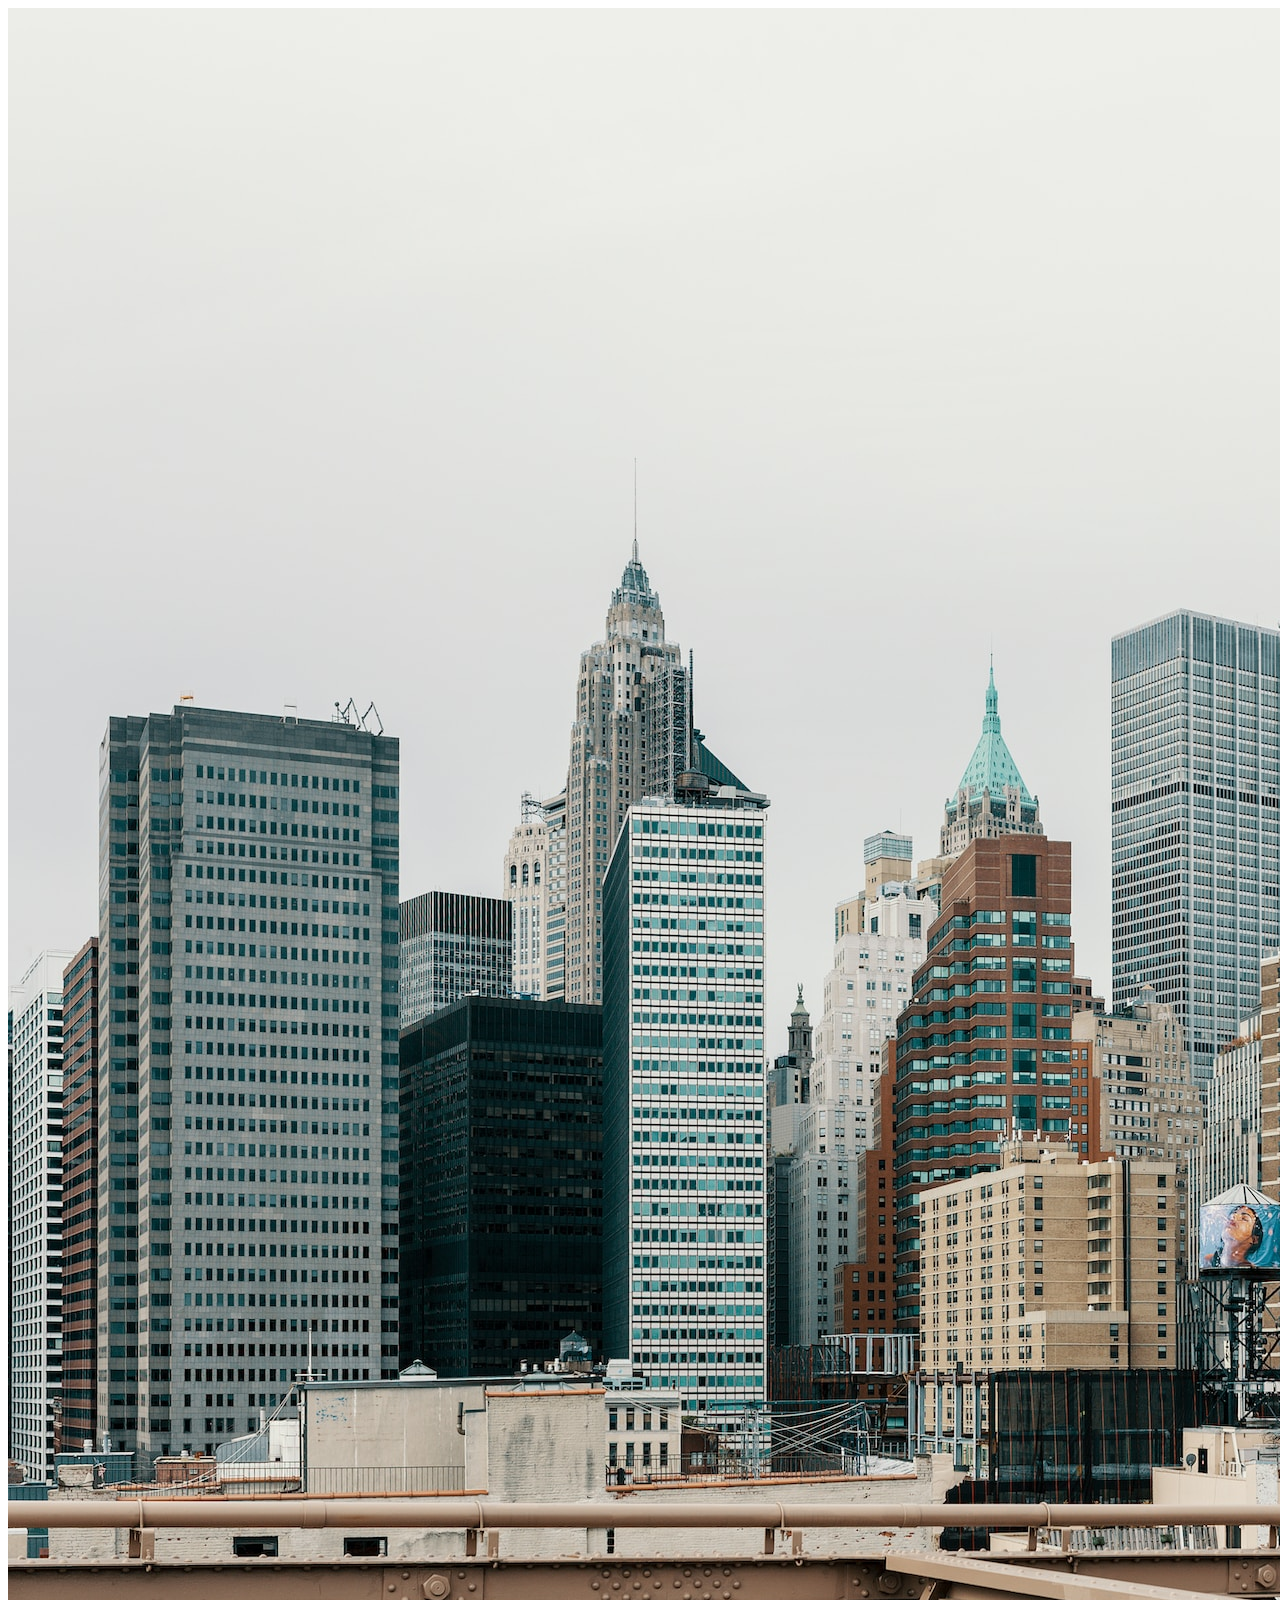
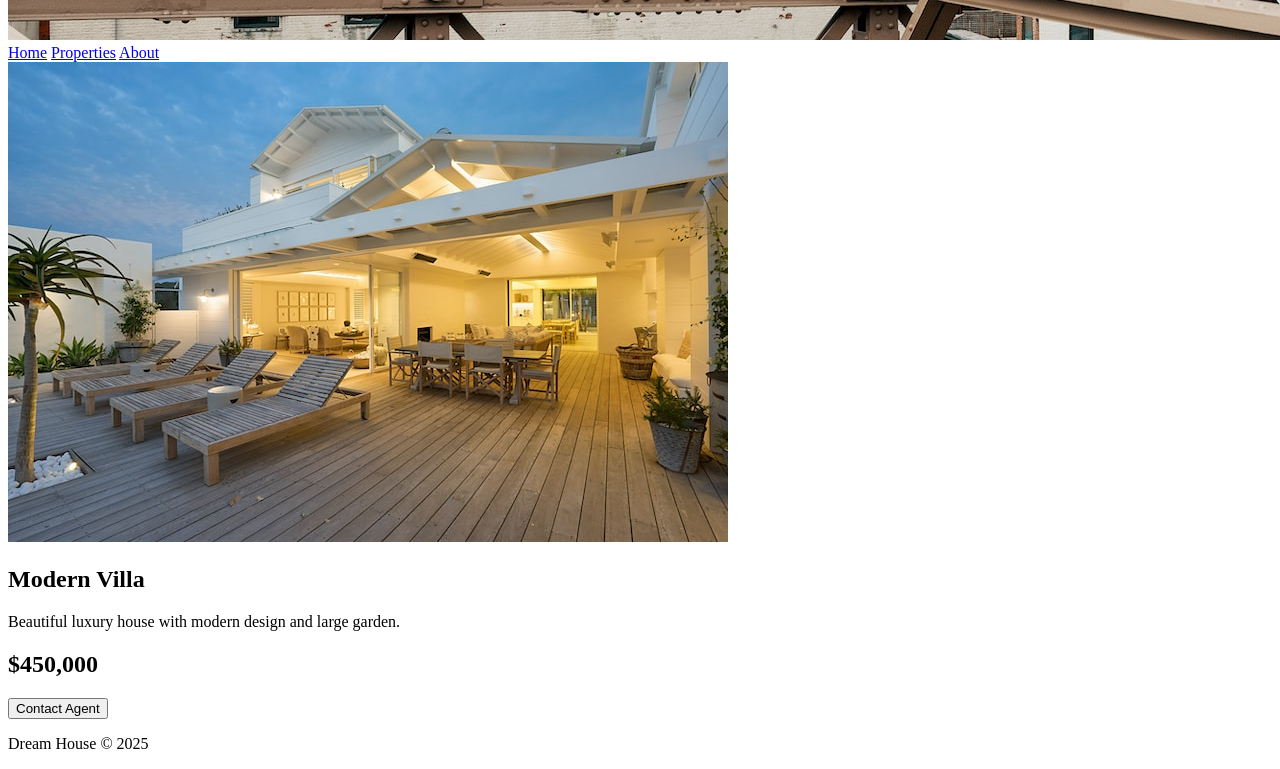
==== second.html @ b30e01f0 "second.html" ====
<!DOCTYPE html>
<html lang="en">
<head>
    <meta charset="UTF-8">
    <meta name="viewport" content="width=device-width, initial-scale=1.0">
     <link rel="stylesheet" href="css/style.css">

    <link href="https://fonts.googleapis.com/css2?family=Poppins:wght@300;400;500;600;700&display=swap" rel="stylesheet">

    <title>Property Details</title>

</head>
<body>
     <header class="header">

        <a href="index.html">
            <img src="city.jpg" alt="logo">
        </a>

        <nav>
            <a href="index.html">Home</a>
            <a href="#">Properties</a>
            <a href="#">About</a>
        </nav>

    </header>

    <section class="details">

        <div class="details-image">
            <img src="second.jpg" alt="house">
        </div>

        <div class="details-content">

            <h1>Modern Villa</h1>

            <p>
                Beautiful luxury house with modern design and large garden.
            </p>

            <h2>$450,000</h2>

            <button>Contact Agent</button>

        </div>

    </section>

    <footer>
        <p>Dream House © 2025</p>
    </footer>

</body>
</html>
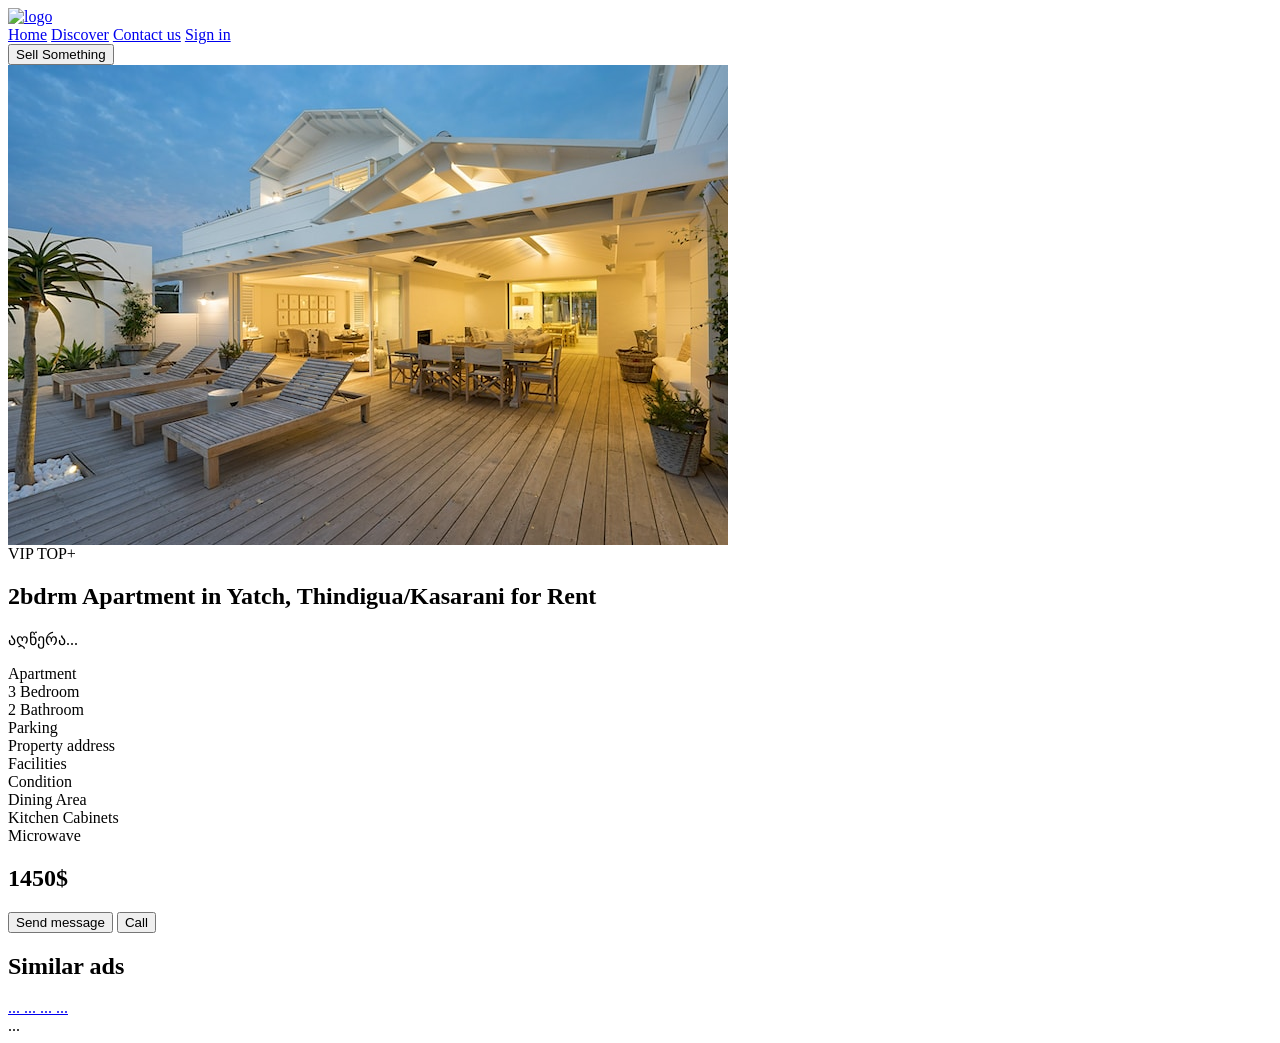
==== commit 00b14162: "second html" ====
--- a/second.html
+++ b/second.html
@@ -1,54 +1,117 @@
-<!DOCTYPE html>
 <html lang="en">
 <head>
     <meta charset="UTF-8">
     <meta name="viewport" content="width=device-width, initial-scale=1.0">
-     <link rel="stylesheet" href="css/style.css">
-
-    <link href="https://fonts.googleapis.com/css2?family=Poppins:wght@300;400;500;600;700&display=swap" rel="stylesheet">
-
-    <title>Property Details</title>
-
+    <title>Document</title>
 </head>
 <body>
-     <header class="header">
-
+    
+    <header>
         <a href="index.html">
-            <img src="city.jpg" alt="logo">
+            <img src="logo.png" alt="logo">
         </a>
 
         <nav>
-            <a href="index.html">Home</a>
-            <a href="#">Properties</a>
-            <a href="#">About</a>
+            <a href="#">Home</a>
+            <a href="#">Discover</a>
+            <a href="#">Contact us</a>
+            <a href="#">Sign in</a>
         </nav>
 
+        <button>Sell Something</button>
     </header>
 
-    <section class="details">
+    <section class="property-details">
 
-        <div class="details-image">
+        
+        <div class="property-image">
             <img src="second.jpg" alt="house">
         </div>
 
-        <div class="details-content">
+        
+        <div class="property-info">
 
-            <h1>Modern Villa</h1>
+            <span>VIP TOP+</span>
+
+            <h1>
+                2bdrm Apartment in Yatch,
+                Thindigua/Kasarani for Rent
+            </h1>
 
             <p>
-                Beautiful luxury house with modern design and large garden.
+                აღწერა...
             </p>
 
-            <h2>$450,000</h2>
+           
+            <div class="features">
 
-            <button>Contact Agent</button>
+                <div>Apartment</div>
+                <div>3 Bedroom</div>
+                <div>2 Bathroom</div>
+                <div>Parking</div>
+
+            </div>
+
+            
+            <div class="details-grid">
+
+                <div>Property address</div>
+                <div>Facilities</div>
+
+                <div>Condition</div>
+                <div>Dining Area</div>
+
+                <div>Kitchen Cabinets</div>
+                <div>Microwave</div>
+
+            </div>
+
+           
+            <div class="price-section">
+
+                <h2>1450$</h2>
+
+                <div>
+                    <button>Send message</button>
+                    <button>Call</button>
+                </div>
+
+            </div>
 
         </div>
 
     </section>
 
+    
+    <section class="similar-ads">
+
+        <h2>Similar ads</h2>
+
+        <div class="cards">
+
+            <a href="second.html" class="card">
+                ...
+            </a>
+
+            <a href="second.html" class="card">
+                ...
+            </a>
+
+            <a href="second.html" class="card">
+                ...
+            </a>
+
+            <a href="second.html" class="card">
+                ...
+            </a>
+
+        </div>
+
+    </section>
+
+    
     <footer>
-        <p>Dream House © 2025</p>
+        ...
     </footer>
 
 </body>
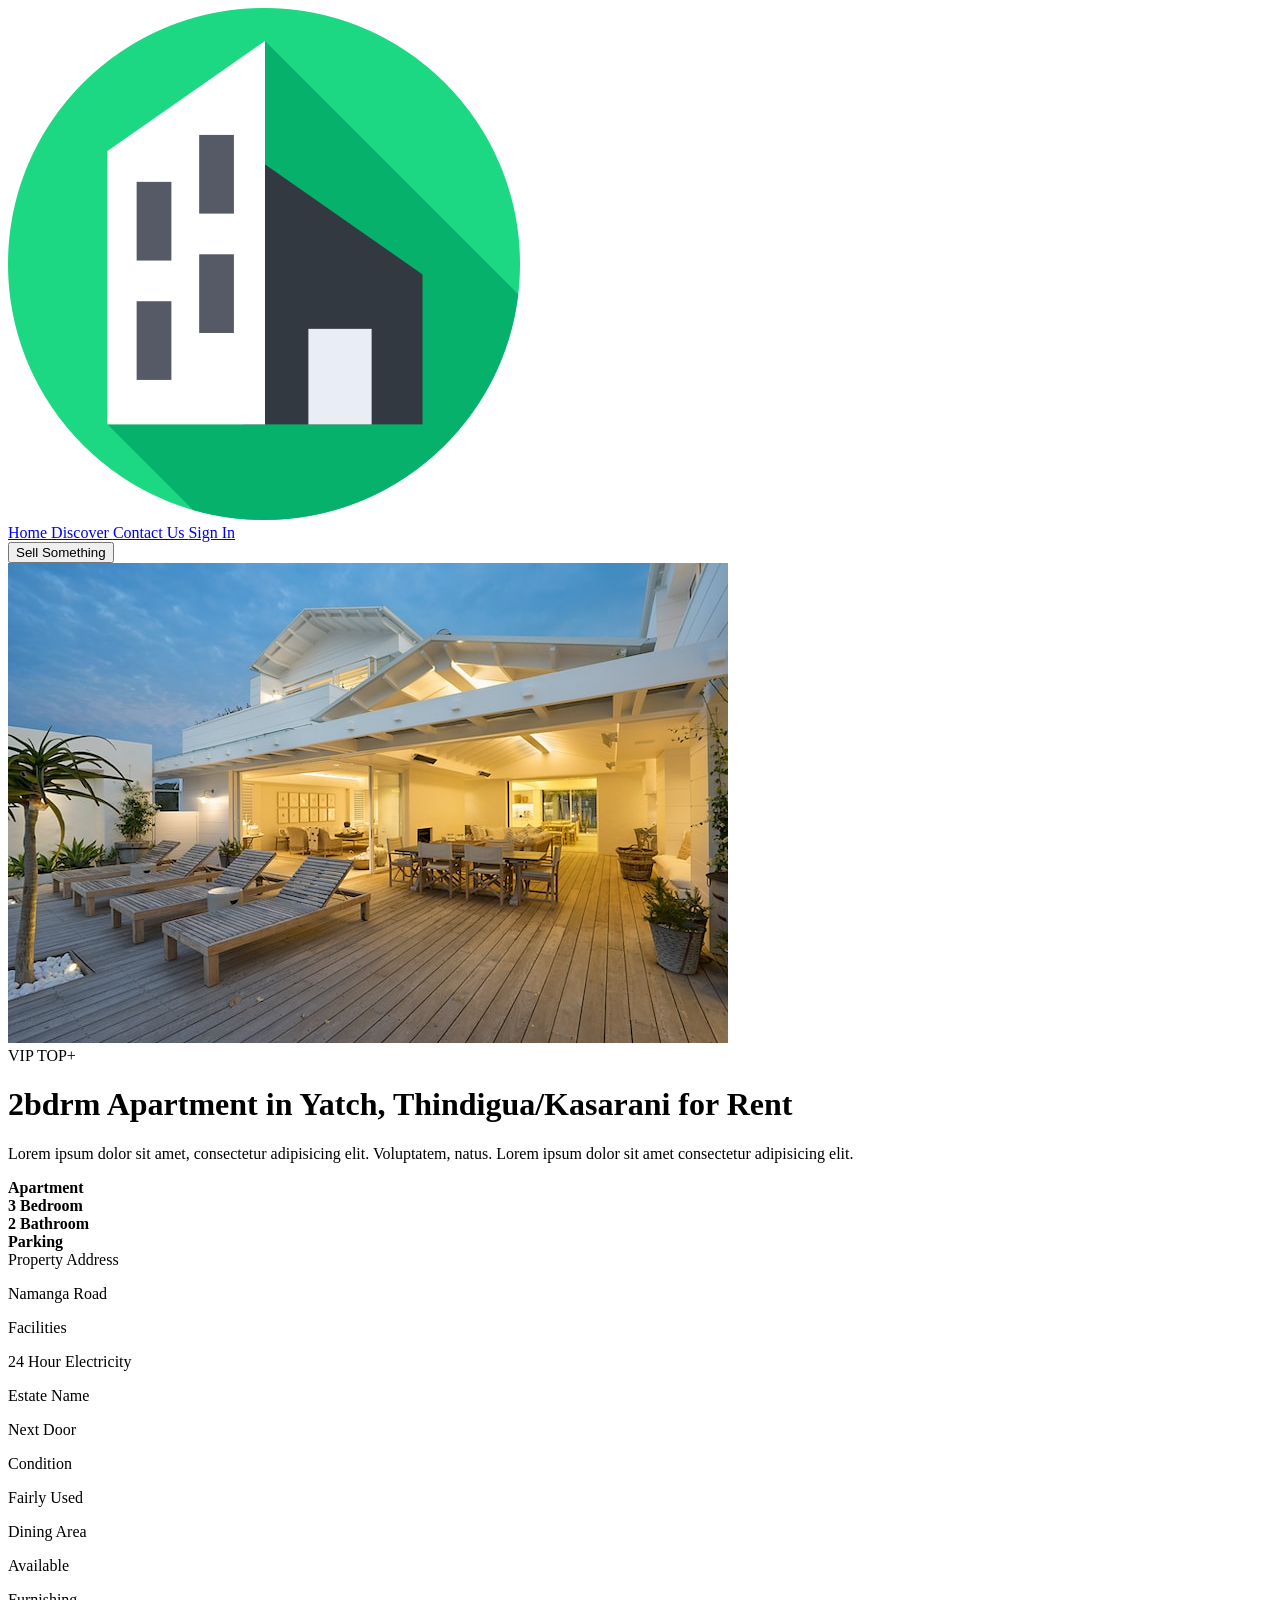
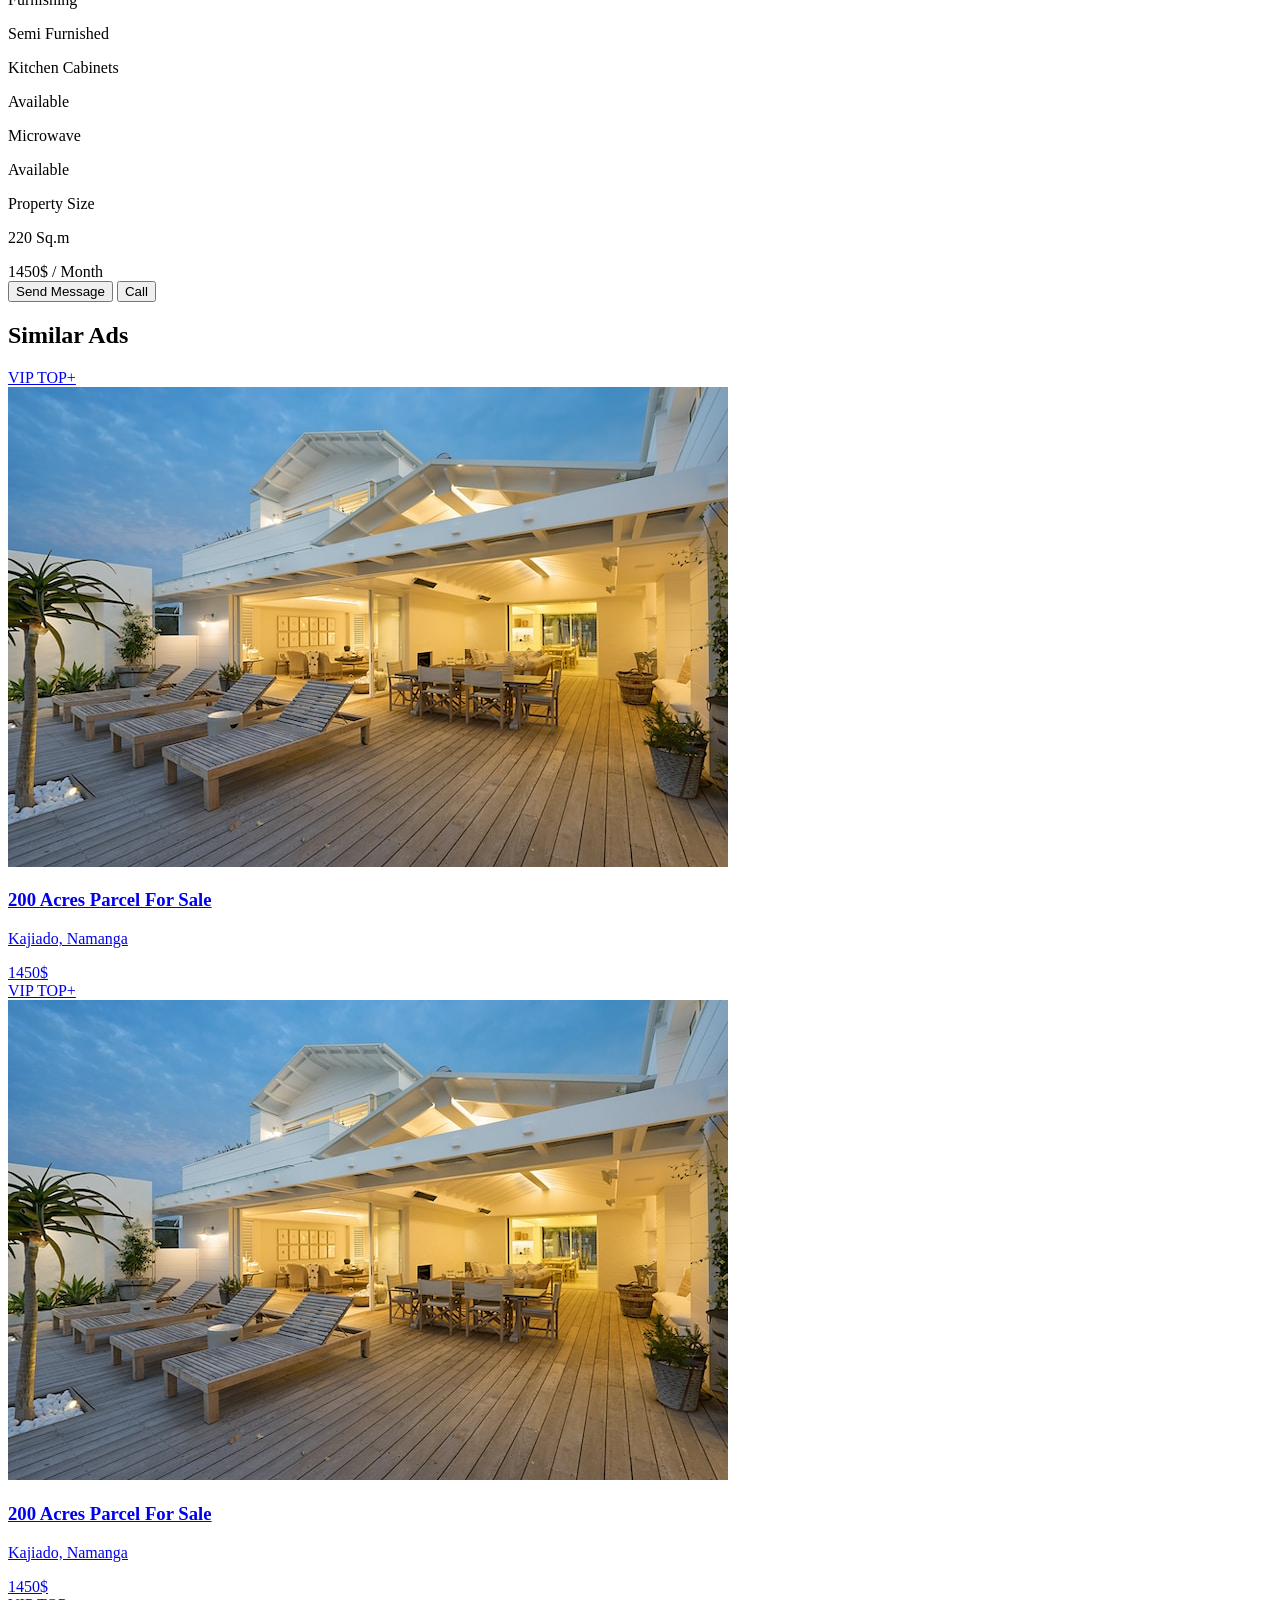
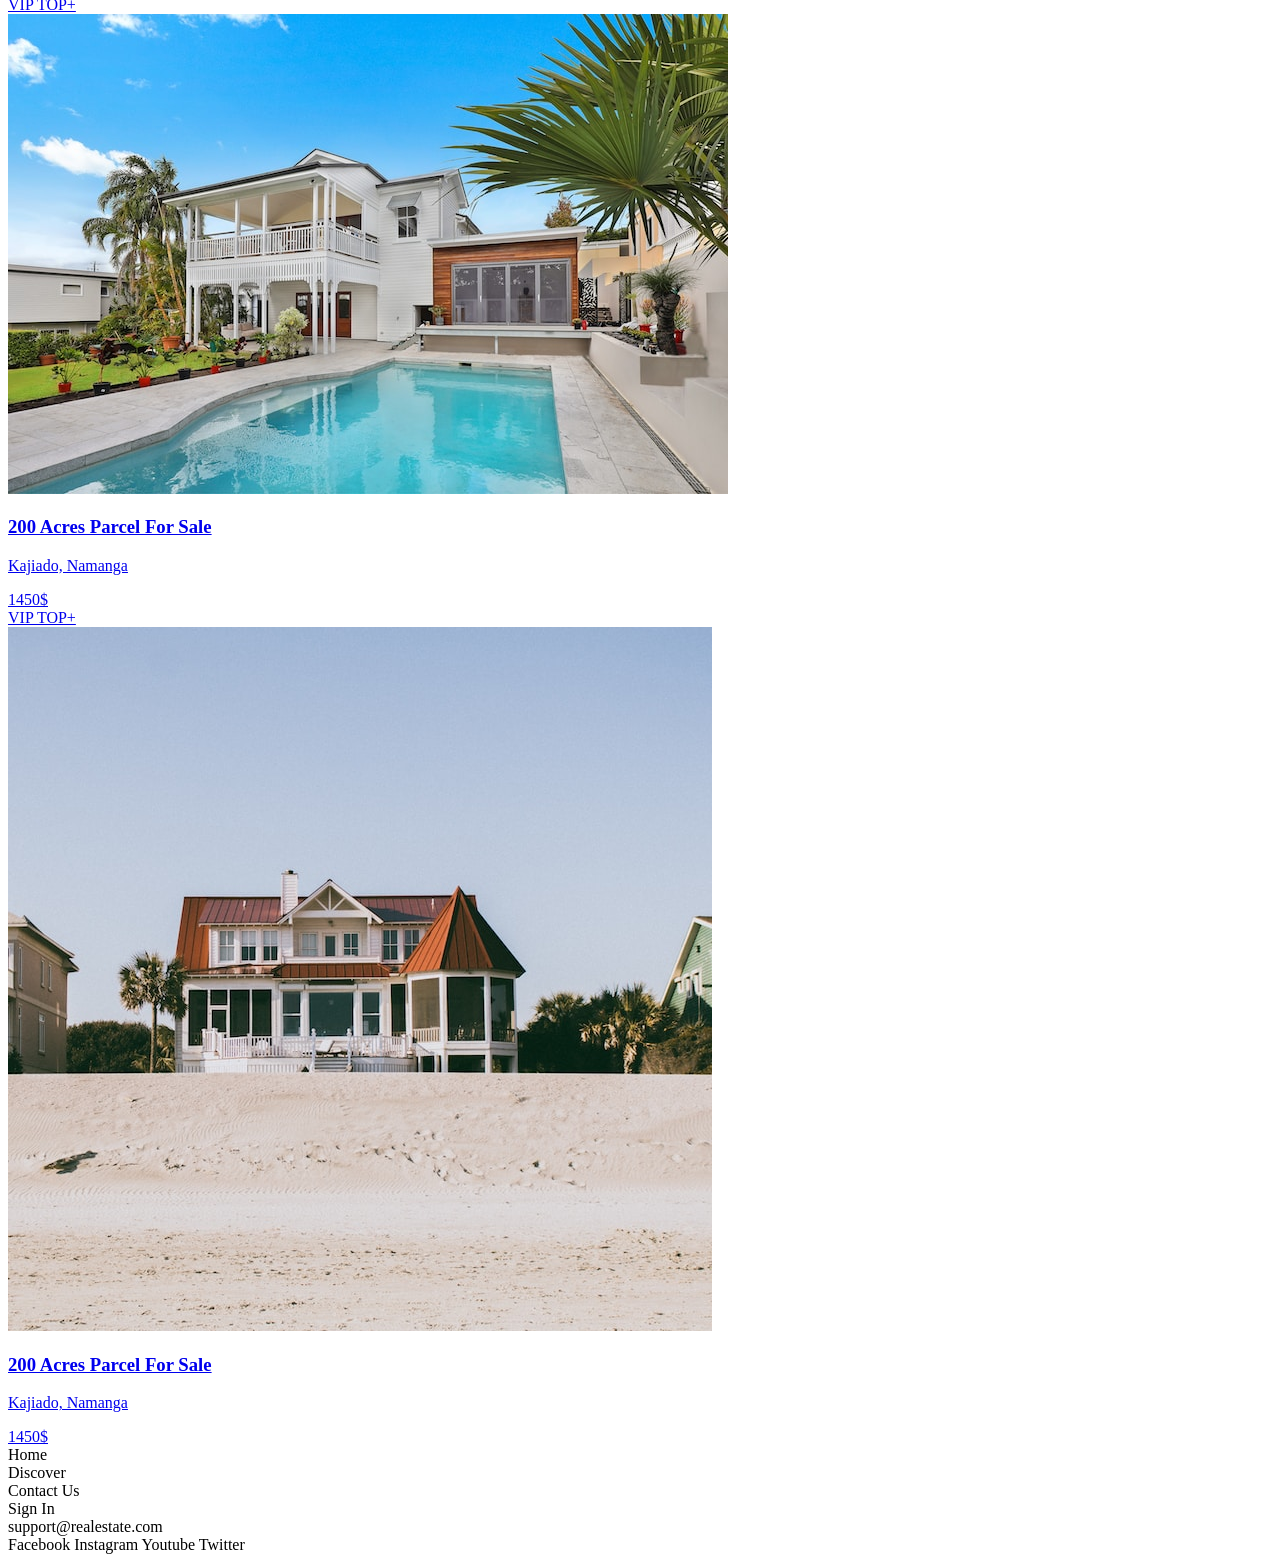
==== commit 5aba4f3b: "second1" ====
--- a/second.html
+++ b/second.html
@@ -1,117 +1,362 @@
+<!DOCTYPE html>
 <html lang="en">
 <head>
     <meta charset="UTF-8">
-    <meta name="viewport" content="width=device-width, initial-scale=1.0">
-    <title>Document</title>
+
+    <meta
+        name="viewport"
+        content="width=device-width, initial-scale=1.0"
+    >
+
+    <title>Property Details</title>
+
+    <meta
+        name="description"
+        content="Property Details"
+    >
+
+    <meta property="og:title" content="Property Details">
+
+    <meta
+        property="og:description"
+        content="Luxury Apartment For Rent"
+    >
+
+    <link rel="preconnect" href="https://fonts.googleapis.com">
+
+    <link rel="preconnect"
+          href="https://fonts.gstatic.com"
+          crossorigin>
+
+    <link
+        href="https://fonts.googleapis.com/css2?family=Poppins:wght@300;400;500;600;700&display=swap"
+        rel="stylesheet"
+    >
+
+    <link rel="stylesheet" href="css/style.css">
 </head>
 <body>
-    
-    <header>
-        <a href="index.html">
-            <img src="logo.png" alt="logo">
+
+
+    <header class="header">
+
+        <a href="index.html" class="logo">
+            <img src="logo.png" alt="Logo">
         </a>
 
-        <nav>
-            <a href="#">Home</a>
-            <a href="#">Discover</a>
-            <a href="#">Contact us</a>
-            <a href="#">Sign in</a>
+        <nav class="nav">
+
+            <a href="index.html" class="active">
+                Home
+            </a>
+
+            <a href="#">
+                Discover
+            </a>
+
+            <a href="#">
+                Contact Us
+            </a>
+
+            <a href="#">
+                Sign In
+            </a>
+
         </nav>
 
-        <button>Sell Something</button>
+        <button class="sell-btn">
+            Sell Something
+        </button>
+
     </header>
 
-    <section class="property-details">
-
-        
+
+    <main class="details-container">
+
+      
+
         <div class="property-image">
-            <img src="second.jpg" alt="house">
-        </div>
-
-        
-        <div class="property-info">
-
-            <span>VIP TOP+</span>
+
+            <img
+                src="second.jpg"
+                alt="Property"
+            >
+
+        </div>
+
+        <!-- RIGHT CONTENT -->
+
+        <div class="property-content">
+
+            <span class="vip-badge">
+                VIP TOP+
+            </span>
 
             <h1>
                 2bdrm Apartment in Yatch,
                 Thindigua/Kasarani for Rent
             </h1>
 
-            <p>
-                აღწერა...
+            <p class="description">
+
+                Lorem ipsum dolor sit amet,
+                consectetur adipisicing elit.
+                Voluptatem, natus. Lorem ipsum
+                dolor sit amet consectetur
+                adipisicing elit.
+
             </p>
 
-           
-            <div class="features">
-
-                <div>Apartment</div>
-                <div>3 Bedroom</div>
-                <div>2 Bathroom</div>
-                <div>Parking</div>
+            <!-- FEATURES -->
+
+            <div class="property-features">
+
+                <div>
+                    <strong>Apartment</strong>
+                </div>
+
+                <div>
+                    <strong>3 Bedroom</strong>
+                </div>
+
+                <div>
+                    <strong>2 Bathroom</strong>
+                </div>
+
+                <div>
+                    <strong>Parking</strong>
+                </div>
 
             </div>
 
-            
-            <div class="details-grid">
-
-                <div>Property address</div>
-                <div>Facilities</div>
-
-                <div>Condition</div>
-                <div>Dining Area</div>
-
-                <div>Kitchen Cabinets</div>
-                <div>Microwave</div>
+            <!-- PROPERTY INFO -->
+
+            <div class="property-info-grid">
+
+                <div>
+                    <span>Property Address</span>
+                    <p>Namanga Road</p>
+                </div>
+
+                <div>
+                    <span>Facilities</span>
+                    <p>24 Hour Electricity</p>
+                </div>
+
+                <div>
+                    <span>Estate Name</span>
+                    <p>Next Door</p>
+                </div>
+
+                <div>
+                    <span>Condition</span>
+                    <p>Fairly Used</p>
+                </div>
+
+                <div>
+                    <span>Dining Area</span>
+                    <p>Available</p>
+                </div>
+
+                <div>
+                    <span>Furnishing</span>
+                    <p>Semi Furnished</p>
+                </div>
+
+                <div>
+                    <span>Kitchen Cabinets</span>
+                    <p>Available</p>
+                </div>
+
+                <div>
+                    <span>Microwave</span>
+                    <p>Available</p>
+                </div>
+
+                <div>
+                    <span>Property Size</span>
+                    <p>220 Sq.m</p>
+                </div>
 
             </div>
 
-           
-            <div class="price-section">
-
-                <h2>1450$</h2>
-
-                <div>
-                    <button>Send message</button>
-                    <button>Call</button>
+            <!-- PRICE -->
+
+            <div class="price-box">
+
+                <div class="price">
+
+                    1450$
+
+                    <span>/ Month</span>
+
+                </div>
+
+                <div class="buttons">
+
+                    <button class="message-btn">
+                        Send Message
+                    </button>
+
+                    <button class="call-btn">
+                        Call
+                    </button>
+
                 </div>
 
             </div>
 
         </div>
 
+    </main>
+
+    <!-- SIMILAR ADS -->
+
+    <section class="similar-section">
+
+        <h2>Similar Ads</h2>
+
+        <div class="cards">
+
+            <a href="details.html" class="card">
+
+                <div class="badge">
+                    VIP TOP+
+                </div>
+
+                <img
+                    src="second.jpg"
+                    alt=""
+                >
+
+                <div class="card-content">
+
+                    <h3>
+                        200 Acres Parcel For Sale
+                    </h3>
+
+                    <p>
+                        Kajiado, Namanga
+                    </p>
+
+                    <div class="price">
+                        1450$
+                    </div>
+
+                </div>
+
+            </a>
+
+            <a href="details.html" class="card">
+
+                <div class="badge">
+                    VIP TOP+
+                </div>
+
+                <img
+                    src="second.jpg"
+                    alt=""
+                >
+
+                <div class="card-content">
+
+                    <h3>
+                        200 Acres Parcel For Sale
+                    </h3>
+
+                    <p>
+                        Kajiado, Namanga
+                    </p>
+
+                    <div class="price">
+                        1450$
+                    </div>
+
+                </div>
+
+            </a>
+
+            <a href="second.html" class="card">
+
+                <div class="badge">
+                    VIP TOP+
+                </div>
+
+                <img
+                    src="pool.jpg"
+                    alt=""
+                >
+
+                <div class="card-content">
+
+                    <h3>
+                        200 Acres Parcel For Sale
+                    </h3>
+
+                    <p>
+                        Kajiado, Namanga
+                    </p>
+
+                    <div class="price">
+                        1450$
+                    </div>
+
+                </div>
+
+            </a>
+
+            <a href="second.html" class="card">
+
+                <div class="badge">
+                    VIP TOP+
+                </div>
+
+                <img
+                    src="rancho.jpg"
+                    alt=""
+                >
+
+                <div class="card-content">
+
+                    <h3>
+                        200 Acres Parcel For Sale
+                    </h3>
+
+                    <p>
+                        Kajiado, Namanga
+                    </p>
+
+                    <div class="price">
+                        1450$
+                    </div>
+
+                </div>
+
+            </a>
+
+        </div>
+
     </section>
 
-    
-    <section class="similar-ads">
-
-        <h2>Similar ads</h2>
-
-        <div class="cards">
-
-            <a href="second.html" class="card">
-                ...
-            </a>
-
-            <a href="second.html" class="card">
-                ...
-            </a>
-
-            <a href="second.html" class="card">
-                ...
-            </a>
-
-            <a href="second.html" class="card">
-                ...
-            </a>
-
-        </div>
-
-    </section>
-
-    
-    <footer>
-        ...
+
+    <footer class="footer">
+
+        <div>Home</div>
+        <div>Discover</div>
+        <div>Contact Us</div>
+        <div>Sign In</div>
+
+        <div class="footer-email">
+            support@realestate.com
+        </div>
+
+        <div class="socials">
+            Facebook
+            Instagram
+            Youtube
+            Twitter
+        </div>
+
     </footer>
 
 </body>
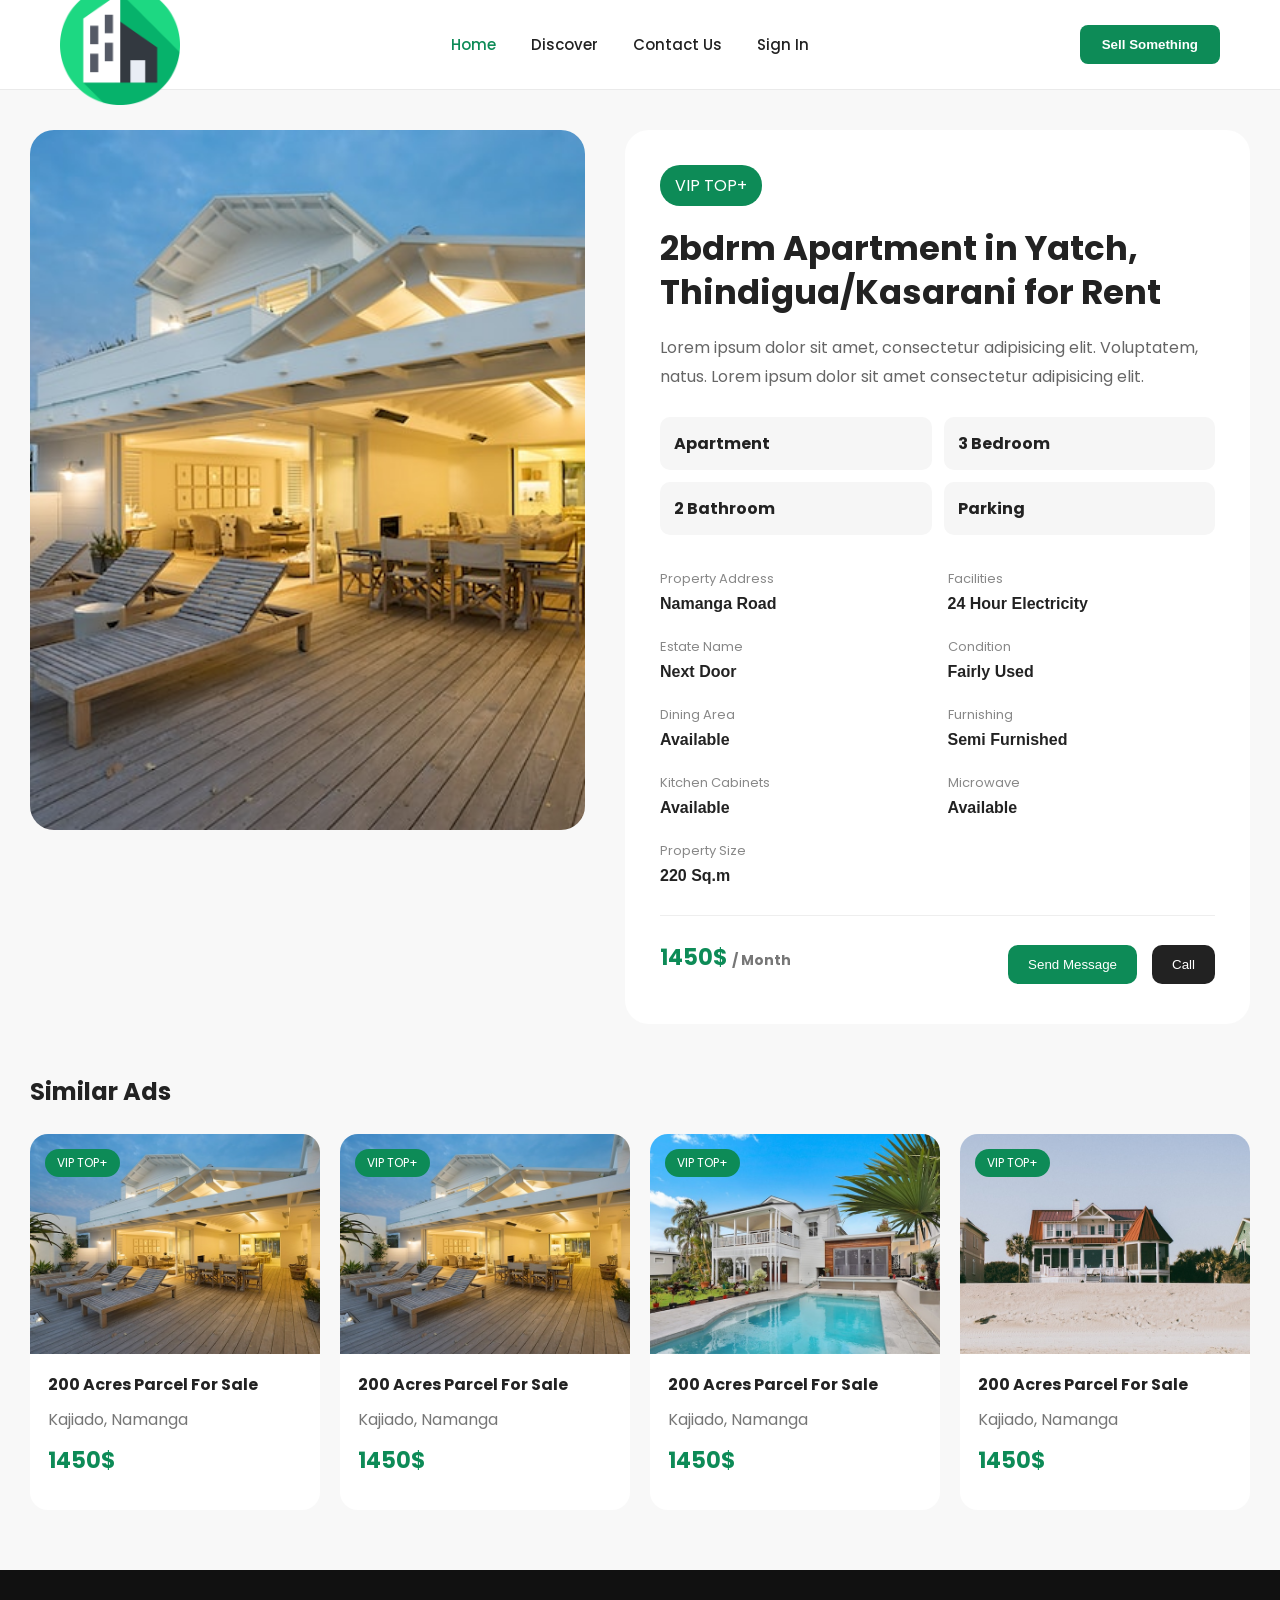
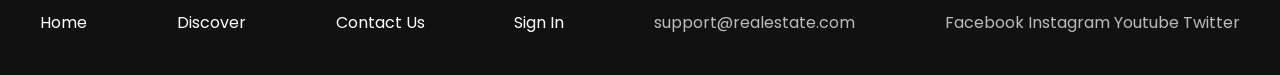
==== commit ed3847fa: "ტგ" ====
--- a/second.html
+++ b/second.html
@@ -33,7 +33,7 @@
         rel="stylesheet"
     >
 
-    <link rel="stylesheet" href="css/style.css">
+    <link rel="stylesheet" href="style.css">
 </head>
 <body>
 
--- a/style.css
+++ b/style.css
@@ -0,0 +1,417 @@
+*{
+    margin:0;
+    padding:0;
+    box-sizing:border-box;
+}
+
+body{
+    font-family:'Poppins',sans-serif;
+    background:#f8f8f8;
+    color:#222;
+}
+
+a{
+    text-decoration:none;
+    color:inherit;
+}
+
+img{
+    width:100%;
+    display:block;
+}
+
+
+
+.header{
+    width:100%;
+    height:90px;
+    background:#fff;
+    display:flex;
+    justify-content:space-between;
+    align-items:center;
+    padding:0 60px;
+    border-bottom:1px solid #eaeaea;
+}
+
+.logo img{
+    width:120px;
+}
+
+.nav{
+    display:flex;
+    gap:35px;
+}
+
+.nav a{
+    font-size:15px;
+    font-weight:500;
+}
+
+.nav .active{
+    color:#0d8b57;
+}
+
+.sell-btn{
+    background:#0d8b57;
+    color:white;
+    border:none;
+    padding:12px 22px;
+    border-radius:8px;
+    cursor:pointer;
+    font-weight:600;
+}
+
+/
+
+.main-container{
+    display:flex;
+    padding:30px;
+    gap:30px;
+}
+
+
+.sidebar{
+    width:260px;
+    background:#fff;
+    border-radius:16px;
+    padding:20px;
+    height:fit-content;
+}
+
+.filter-group{
+    margin-bottom:25px;
+}
+
+.filter-group h4{
+    margin-bottom:15px;
+}
+
+.filter-group label{
+    display:block;
+    margin-bottom:10px;
+    font-size:14px;
+}
+
+.filter-group select{
+    width:100%;
+    padding:10px;
+    border:1px solid #ddd;
+    border-radius:8px;
+}
+
+
+.content{
+    flex:1;
+}
+
+
+
+.hero{
+    background:#fff;
+    border-radius:20px;
+    padding:30px;
+    margin-bottom:30px;
+}
+
+.hero h1{
+    font-size:42px;
+    max-width:500px;
+    line-height:1.2;
+    margin-bottom:20px;
+}
+
+.search-box{
+    display:flex;
+    gap:10px;
+    margin-bottom:25px;
+}
+
+.search-box input{
+    flex:1;
+    padding:14px;
+    border:1px solid #ddd;
+    border-radius:10px;
+}
+
+.search-box button{
+    background:#0d8b57;
+    color:white;
+    border:none;
+    padding:14px 25px;
+    border-radius:10px;
+    cursor:pointer;
+}
+
+.hero img{
+    border-radius:18px;
+    height:350px;
+    object-fit:cover;
+}
+
+
+
+.ads-section h2{
+    margin-bottom:20px;
+}
+
+.cards{
+    display:grid;
+    grid-template-columns:repeat(4,1fr);
+    gap:20px;
+}
+
+.card{
+    background:white;
+    border-radius:18px;
+    overflow:hidden;
+    transition:0.3s;
+    position:relative;
+}
+
+.card:hover{
+    transform:translateY(-5px);
+    box-shadow:0 10px 25px rgba(0,0,0,0.08);
+}
+
+.badge{
+    position:absolute;
+    top:15px;
+    left:15px;
+    background:#0d8b57;
+    color:white;
+    padding:5px 12px;
+    border-radius:20px;
+    font-size:12px;
+}
+
+.card img{
+    height:220px;
+    object-fit:cover;
+}
+
+.card-content{
+    padding:18px;
+}
+
+.card-content h3{
+    font-size:16px;
+    margin-bottom:10px;
+}
+
+.card-content p{
+    color:#777;
+    margin-bottom:12px;
+}
+
+.price{
+    color:#0d8b57;
+    font-size:22px;
+    font-weight:700;
+    margin-bottom:15px;
+}
+
+.price span{
+    font-size:14px;
+    color:#777;
+}
+
+.info{
+    display:flex;
+    flex-direction:column;
+    gap:6px;
+    color:#666;
+    font-size:13px;
+}
+
+
+.details-container{
+    max-width:1400px;
+    margin:40px auto;
+    display:flex;
+    gap:40px;
+    padding:0 30px;
+}
+
+.property-image{
+    flex:1;
+}
+
+.property-image img{
+    height:700px;
+    object-fit:cover;
+    border-radius:24px;
+}
+
+.property-content{
+    flex:1;
+    background:white;
+    border-radius:24px;
+    padding:35px;
+}
+
+.vip-badge{
+    display:inline-block;
+    background:#0d8b57;
+    color:white;
+    padding:8px 15px;
+    border-radius:20px;
+    margin-bottom:20px;
+}
+
+.property-content h1{
+    font-size:34px;
+    line-height:1.3;
+    margin-bottom:20px;
+}
+
+.description{
+    color:#666;
+    line-height:1.8;
+    margin-bottom:25px;
+}
+
+.property-features{
+    display:grid;
+    grid-template-columns:repeat(2,1fr);
+    gap:12px;
+    margin-bottom:30px;
+}
+
+.property-features div{
+    background:#f6f6f6;
+    padding:14px;
+    border-radius:10px;
+}
+
+.property-info-grid{
+    display:grid;
+    grid-template-columns:repeat(2,1fr);
+    gap:20px;
+    margin-bottom:30px;
+}
+
+.property-info-grid span{
+    color:#888;
+    font-size:13px;
+}
+
+.property-info-grid p{
+    margin-top:5px;
+    font-weight:600;
+}
+
+.price-box{
+    display:flex;
+    justify-content:space-between;
+    align-items:center;
+    border-top:1px solid #eee;
+    padding-top:25px;
+}
+
+.buttons{
+    display:flex;
+    gap:15px;
+}
+
+.message-btn{
+    background:#0d8b57;
+    color:white;
+    border:none;
+    padding:12px 20px;
+    border-radius:10px;
+    cursor:pointer;
+}
+
+.call-btn{
+    background:#222;
+    color:white;
+    border:none;
+    padding:12px 20px;
+    border-radius:10px;
+    cursor:pointer;
+}
+
+
+
+.similar-section{
+    max-width:1400px;
+    margin:50px auto;
+    padding:0 30px;
+}
+
+.similar-section h2{
+    margin-bottom:25px;
+}
+
+
+.footer{
+    background:#111;
+    color:white;
+    padding:40px;
+    margin-top:60px;
+    display:flex;
+    justify-content:space-between;
+    flex-wrap:wrap;
+    gap:20px;
+}
+
+.footer-email{
+    color:#bbb;
+}
+
+.socials{
+    color:#bbb;
+}
+
+/* RESPONSIVE */
+
+@media(max-width:1200px){
+
+    .cards{
+        grid-template-columns:repeat(2,1fr);
+    }
+
+    .details-container{
+        flex-direction:column;
+    }
+}
+
+@media(max-width:768px){
+
+    .header{
+        flex-direction:column;
+        height:auto;
+        padding:20px;
+        gap:20px;
+    }
+
+    .main-container{
+        flex-direction:column;
+    }
+
+    .sidebar{
+        width:100%;
+    }
+
+    .cards{
+        grid-template-columns:1fr;
+    }
+
+    .hero h1{
+        font-size:30px;
+    }
+
+    .property-info-grid{
+        grid-template-columns:1fr;
+    }
+
+    .price-box{
+        flex-direction:column;
+        gap:20px;
+    }
+
+    .buttons{
+        width:100%;
+        flex-direction:column;
+    }
+}csv
